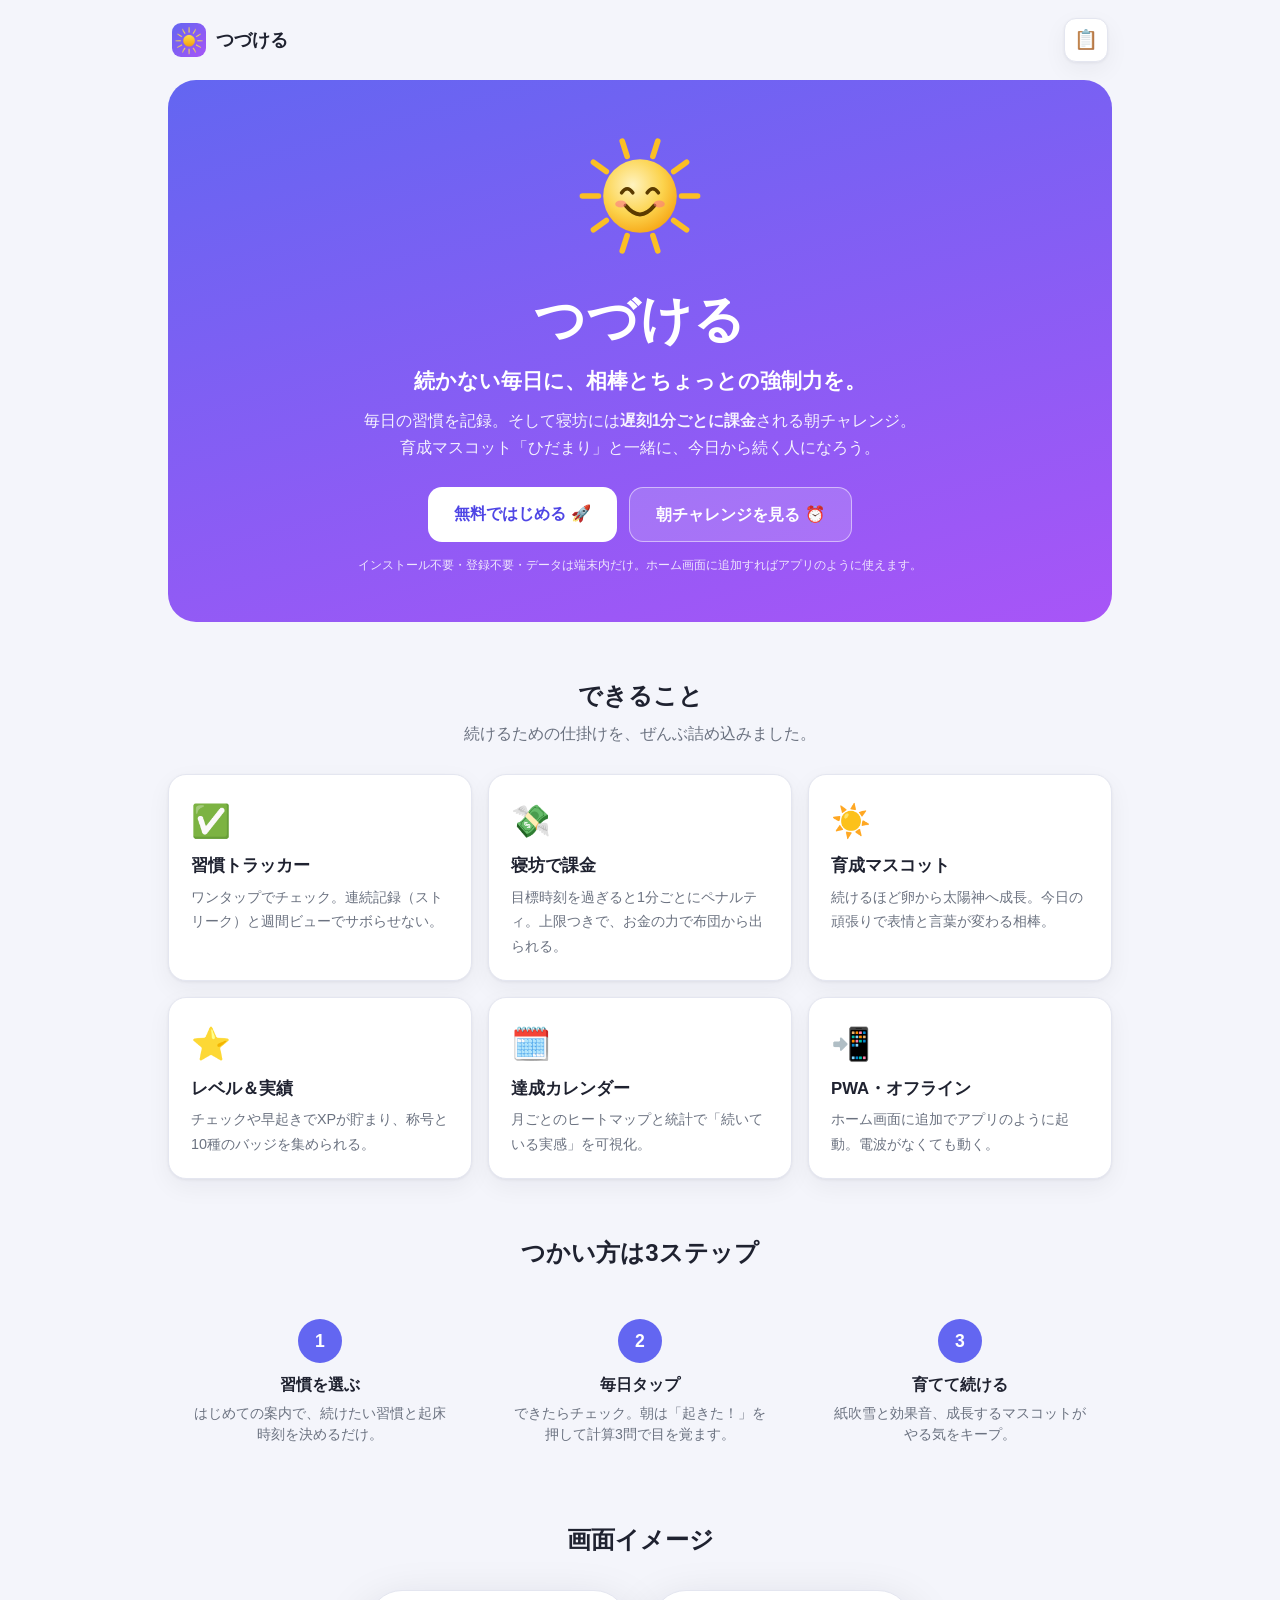
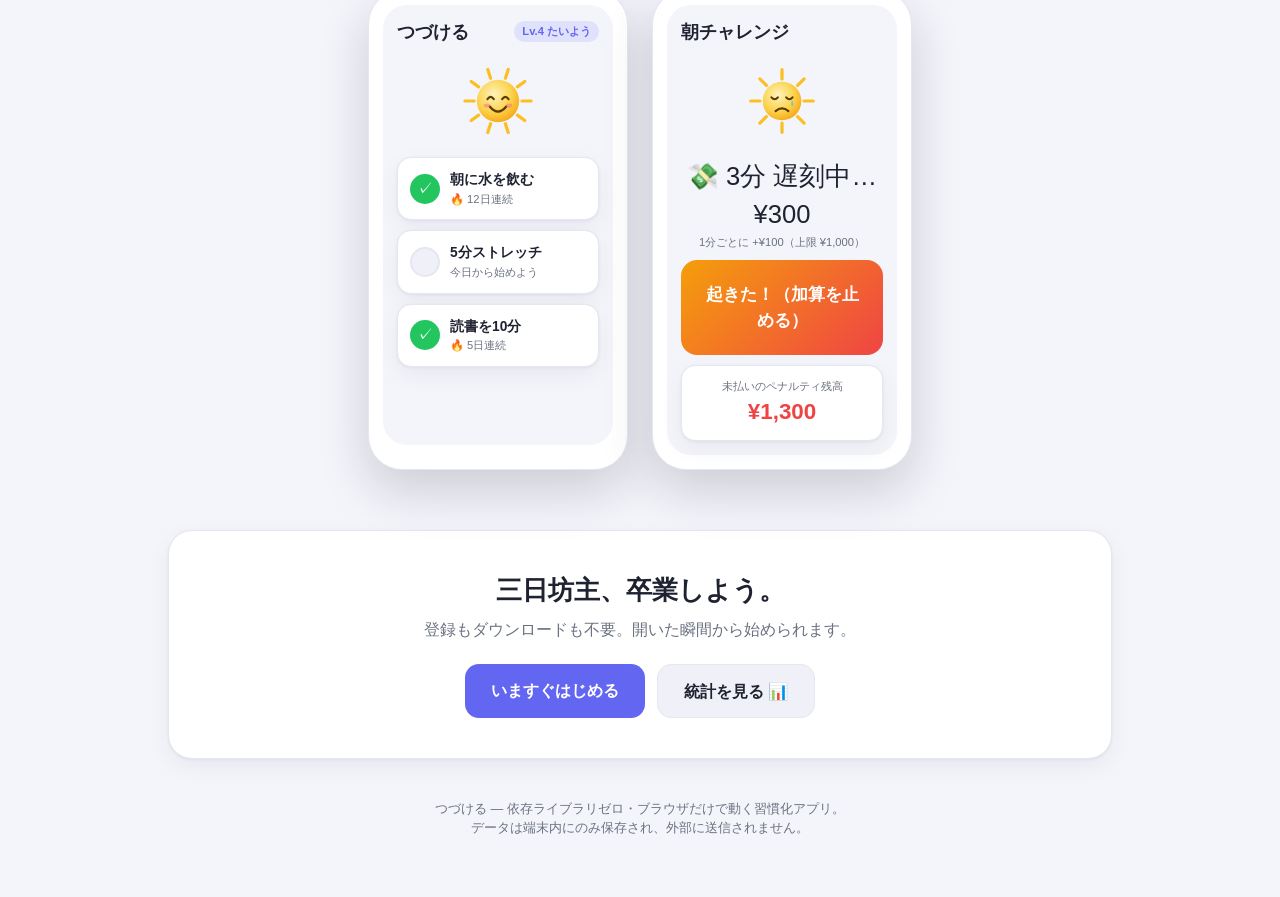
==== landing.html @ 1ffbb6cb "リマインダー通知・統計ページ・紹介ページを追加 - reminders.js: 起床/習慣のリマインダー通知（Notification API）。   朝チャレンジ設定からON/OFF。開いている間に" ====
<!DOCTYPE html>
<html lang="ja">
<head>
  <meta charset="UTF-8" />
  <meta name="viewport" content="width=device-width, initial-scale=1.0" />
  <meta name="theme-color" content="#6366f1" />
  <title>つづける — 習慣化＆“寝坊で課金”の朝チャレンジ</title>
  <meta name="description" content="毎日の習慣を記録し、寝坊には遅刻1分ごとに課金。育成マスコットと一緒に続ける、依存ライブラリゼロのアプリ。" />
  <meta property="og:title" content="つづける — 習慣化＆朝チャレンジ" />
  <meta property="og:description" content="寝坊すると遅刻1分ごとに課金。お金の力と相棒マスコットで早起きを習慣化。" />
  <meta property="og:type" content="website" />
  <link rel="apple-touch-icon" href="icons/icon-192.png" />
  <link rel="icon" href="icons/icon-192.png" />
  <link rel="manifest" href="manifest.webmanifest" />
  <link rel="stylesheet" href="styles.css" />
  <style>
    .lp { max-width: 980px; margin: 0 auto; padding: 0 18px 60px; }
    .lp__nav {
      display: flex; align-items: center; justify-content: space-between;
      padding: 18px 4px;
    }
    .lp__brand { display: flex; align-items: center; gap: 10px; font-weight: 800; font-size: 1.1rem; }
    .lp__brand img { width: 34px; height: 34px; border-radius: 9px; }

    .hero {
      text-align: center;
      padding: 36px 16px 48px;
      background: linear-gradient(165deg, #6366f1, #a855f7);
      border-radius: 28px;
      color: #fff;
      position: relative;
      overflow: hidden;
    }
    .hero__mascot { width: 160px; margin: 0 auto 6px; }
    .hero__mascot .mascot__stage { display: none; }
    .hero__mascot .mascot__art { width: 160px; animation: mascot-bob 3s ease-in-out infinite; }
    .hero h1 { font-size: clamp(2rem, 6vw, 3.2rem); font-weight: 900; letter-spacing: 0.02em; }
    .hero__tag { font-size: clamp(1rem, 3.4vw, 1.3rem); font-weight: 700; margin-top: 6px; }
    .hero__sub { opacity: 0.92; margin: 12px auto 0; max-width: 560px; font-size: 0.98rem; line-height: 1.7; }
    .hero__cta { display: flex; gap: 12px; justify-content: center; flex-wrap: wrap; margin-top: 26px; }
    .lp-btn {
      font: inherit; font-weight: 700; cursor: pointer; text-decoration: none;
      padding: 14px 26px; border-radius: 14px; border: none; font-size: 1.02rem;
      transition: transform 0.08s ease, opacity 0.15s ease;
    }
    .lp-btn:active { transform: scale(0.96); }
    .lp-btn--solid { background: #fff; color: #4f46e5; }
    .lp-btn--ghost { background: rgba(255,255,255,0.16); color: #fff; border: 1px solid rgba(255,255,255,0.5); }
    .hero__hint { font-size: 0.78rem; opacity: 0.85; margin-top: 14px; }

    .lp-section { margin-top: 56px; }
    .lp-section h2 { text-align: center; font-size: 1.5rem; font-weight: 800; }
    .lp-section p.lead { text-align: center; color: var(--text-muted); margin-top: 8px; }

    .features { display: grid; grid-template-columns: repeat(auto-fit, minmax(240px, 1fr)); gap: 16px; margin-top: 28px; }
    .feature {
      background: var(--surface); border: 1px solid var(--border);
      border-radius: 18px; padding: 22px; box-shadow: var(--shadow);
    }
    .feature__icon { font-size: 2rem; }
    .feature h3 { font-size: 1.05rem; margin-top: 8px; }
    .feature p { color: var(--text-muted); font-size: 0.9rem; margin-top: 6px; line-height: 1.7; }

    .steps { display: grid; grid-template-columns: repeat(auto-fit, minmax(220px, 1fr)); gap: 16px; margin-top: 28px; }
    .step { text-align: center; padding: 20px; }
    .step__no {
      width: 44px; height: 44px; border-radius: 50%; background: var(--primary); color: #fff;
      display: grid; place-items: center; font-weight: 800; margin: 0 auto 10px; font-size: 1.1rem;
    }
    .step h3 { font-size: 1rem; }
    .step p { color: var(--text-muted); font-size: 0.88rem; margin-top: 6px; }

    /* 端末モックアップ */
    .mockups { display: flex; gap: 24px; justify-content: center; flex-wrap: wrap; margin-top: 32px; }
    .phone {
      width: 260px; background: var(--surface); border-radius: 34px; padding: 14px;
      border: 1px solid var(--border); box-shadow: 0 20px 50px rgba(20,22,40,0.18);
    }
    .phone__screen {
      background: var(--bg); border-radius: 24px; padding: 14px; min-height: 440px;
      display: flex; flex-direction: column; gap: 10px;
    }
    .mk-row { display: flex; align-items: center; gap: 8px; }
    .mk-title { font-weight: 800; font-size: 1.1rem; }
    .mk-spacer { flex: 1; }
    .mk-chip { font-size: 0.7rem; background: var(--primary-soft); color: var(--primary); padding: 2px 8px; border-radius: 999px; font-weight: 700; }
    .mk-card {
      background: var(--surface); border: 1px solid var(--border); border-radius: 14px;
      padding: 12px; display: flex; align-items: center; gap: 10px; box-shadow: var(--shadow);
    }
    .mk-check { width: 30px; height: 30px; border-radius: 50%; background: var(--success); color: #fff; display: grid; place-items: center; flex: none; }
    .mk-check.off { background: var(--surface-2); border: 2px solid var(--border); }
    .mk-h { font-size: 0.86rem; font-weight: 600; }
    .mk-s { font-size: 0.7rem; color: var(--text-muted); }
    .mk-mascot { width: 92px; margin: 0 auto; }
    .mk-mascot .mascot__art { width: 92px; }
    .mk-mascot .mascot__stage, .mk-mascot .mascot__bubble { display: none; }
    .mk-wake {
      text-align: center; color: #fff; font-weight: 800; font-size: 1.05rem;
      padding: 22px; border-radius: 16px; background: linear-gradient(135deg, #f59e0b, #ef4444);
    }
    .mk-status { text-align: center; }
    .mk-status .big { font-size: 1.6rem; }
    .mk-bal { background: var(--surface); border: 1px solid var(--border); border-radius: 14px; padding: 12px; text-align: center; box-shadow: var(--shadow); }
    .mk-bal .amt { font-size: 1.4rem; font-weight: 800; color: var(--danger); }

    .final {
      margin-top: 60px; text-align: center; background: var(--surface);
      border: 1px solid var(--border); border-radius: 24px; padding: 40px 20px; box-shadow: var(--shadow);
    }
    .final h2 { font-size: 1.6rem; }
    .final p { color: var(--text-muted); margin-top: 8px; }
    .final .hero__cta { margin-top: 22px; }
    .final .lp-btn--solid { background: var(--primary); color: #fff; }
    .final .lp-btn--ghost { background: var(--surface-2); color: var(--text); border-color: var(--border); }

    .lp-footer { text-align: center; color: var(--text-muted); font-size: 0.8rem; margin-top: 40px; }
  </style>
</head>
<body>
  <div class="lp">
    <nav class="lp__nav">
      <div class="lp__brand"><img src="icons/icon-192.png" alt="" />つづける</div>
      <a class="btn btn--icon" href="index.html" title="アプリを開く" aria-label="アプリを開く">📋</a>
    </nav>

    <header class="hero">
      <div class="hero__mascot" id="heroMascot"></div>
      <h1>つづける</h1>
      <p class="hero__tag">続かない毎日に、相棒とちょっとの強制力を。</p>
      <p class="hero__sub">
        毎日の習慣を記録。そして寝坊には<strong>遅刻1分ごとに課金</strong>される朝チャレンジ。
        育成マスコット「ひだまり」と一緒に、今日から続く人になろう。
      </p>
      <div class="hero__cta">
        <a class="lp-btn lp-btn--solid" href="index.html">無料ではじめる 🚀</a>
        <a class="lp-btn lp-btn--ghost" href="morning.html">朝チャレンジを見る ⏰</a>
      </div>
      <p class="hero__hint">インストール不要・登録不要・データは端末内だけ。ホーム画面に追加すればアプリのように使えます。</p>
    </header>

    <section class="lp-section">
      <h2>できること</h2>
      <p class="lead">続けるための仕掛けを、ぜんぶ詰め込みました。</p>
      <div class="features">
        <div class="feature"><div class="feature__icon">✅</div><h3>習慣トラッカー</h3><p>ワンタップでチェック。連続記録（ストリーク）と週間ビューでサボらせない。</p></div>
        <div class="feature"><div class="feature__icon">💸</div><h3>寝坊で課金</h3><p>目標時刻を過ぎると1分ごとにペナルティ。上限つきで、お金の力で布団から出られる。</p></div>
        <div class="feature"><div class="feature__icon">☀️</div><h3>育成マスコット</h3><p>続けるほど卵から太陽神へ成長。今日の頑張りで表情と言葉が変わる相棒。</p></div>
        <div class="feature"><div class="feature__icon">⭐</div><h3>レベル＆実績</h3><p>チェックや早起きでXPが貯まり、称号と10種のバッジを集められる。</p></div>
        <div class="feature"><div class="feature__icon">🗓️</div><h3>達成カレンダー</h3><p>月ごとのヒートマップと統計で「続いている実感」を可視化。</p></div>
        <div class="feature"><div class="feature__icon">📲</div><h3>PWA・オフライン</h3><p>ホーム画面に追加でアプリのように起動。電波がなくても動く。</p></div>
      </div>
    </section>

    <section class="lp-section">
      <h2>つかい方は3ステップ</h2>
      <div class="steps">
        <div class="step"><div class="step__no">1</div><h3>習慣を選ぶ</h3><p>はじめての案内で、続けたい習慣と起床時刻を決めるだけ。</p></div>
        <div class="step"><div class="step__no">2</div><h3>毎日タップ</h3><p>できたらチェック。朝は「起きた！」を押して計算3問で目を覚ます。</p></div>
        <div class="step"><div class="step__no">3</div><h3>育てて続ける</h3><p>紙吹雪と効果音、成長するマスコットがやる気をキープ。</p></div>
      </div>
    </section>

    <section class="lp-section">
      <h2>画面イメージ</h2>
      <div class="mockups">
        <div class="phone"><div class="phone__screen">
          <div class="mk-row"><span class="mk-title">つづける</span><span class="mk-spacer"></span><span class="mk-chip">Lv.4 たいよう</span></div>
          <div class="mk-mascot" id="mkMascot1"></div>
          <div class="mk-card"><div class="mk-check">✓</div><div><div class="mk-h">朝に水を飲む</div><div class="mk-s">🔥 12日連続</div></div></div>
          <div class="mk-card"><div class="mk-check off"></div><div><div class="mk-h">5分ストレッチ</div><div class="mk-s">今日から始めよう</div></div></div>
          <div class="mk-card"><div class="mk-check">✓</div><div><div class="mk-h">読書を10分</div><div class="mk-s">🔥 5日連続</div></div></div>
        </div></div>

        <div class="phone"><div class="phone__screen">
          <div class="mk-row"><span class="mk-title">朝チャレンジ</span></div>
          <div class="mk-mascot" id="mkMascot2"></div>
          <div class="mk-status"><div class="big">💸 3分 遅刻中… ¥300</div><div class="mk-s">1分ごとに +¥100（上限 ¥1,000）</div></div>
          <div class="mk-wake">起きた！（加算を止める）</div>
          <div class="mk-bal"><div class="mk-s">未払いのペナルティ残高</div><div class="amt">¥1,300</div></div>
        </div></div>
      </div>
    </section>

    <section class="final">
      <h2>三日坊主、卒業しよう。</h2>
      <p>登録もダウンロードも不要。開いた瞬間から始められます。</p>
      <div class="hero__cta">
        <a class="lp-btn lp-btn--solid" href="index.html">いますぐはじめる</a>
        <a class="lp-btn lp-btn--ghost" href="stats.html">統計を見る 📊</a>
      </div>
    </section>

    <p class="lp-footer">つづける — 依存ライブラリゼロ・ブラウザだけで動く習慣化アプリ。<br />データは端末内にのみ保存され、外部に送信されません。</p>
  </div>

  <script src="mascot.js"></script>
  <script>
    // テーマを引き継ぐ
    (function () {
      var saved = localStorage.getItem("tsuzukeru.theme");
      if (saved) document.documentElement.setAttribute("data-theme", saved);
      else if (window.matchMedia && matchMedia("(prefers-color-scheme: dark)").matches)
        document.documentElement.setAttribute("data-theme", "dark");
    })();
    if (window.Mascot) {
      Mascot.render(document.getElementById("heroMascot"),
        { stage: Mascot.STAGES[3], mood: "happy", line: "" }, { withBubble: false });
      Mascot.render(document.getElementById("mkMascot1"),
        { stage: Mascot.STAGES[3], mood: "happy", line: "" }, { withBubble: false });
      Mascot.render(document.getElementById("mkMascot2"),
        { stage: Mascot.STAGES[2], mood: "sad", line: "" }, { withBubble: false });
    }
    if ("serviceWorker" in navigator && location.protocol !== "file:") {
      navigator.serviceWorker.register("sw.js").catch(function () {});
    }
  </script>
</body>
</html>
---- styles.css ----
:root {
  --bg: #f4f5fb;
  --surface: #ffffff;
  --surface-2: #f0f1f8;
  --text: #1f2230;
  --text-muted: #6b7280;
  --border: #e4e6f0;
  --primary: #6366f1;
  --primary-soft: #e0e1fb;
  --success: #22c55e;
  --danger: #ef4444;
  --shadow: 0 1px 3px rgba(20, 22, 40, 0.06), 0 8px 24px rgba(20, 22, 40, 0.05);
  --radius: 16px;
}

[data-theme="dark"] {
  --bg: #14151f;
  --surface: #1e2030;
  --surface-2: #262a3d;
  --text: #e9eaf2;
  --text-muted: #9aa0b4;
  --border: #2d3045;
  --primary: #818cf8;
  --primary-soft: #312f5c;
  --success: #34d399;
  --danger: #f87171;
  --shadow: 0 1px 3px rgba(0, 0, 0, 0.3), 0 8px 24px rgba(0, 0, 0, 0.35);
}

* {
  box-sizing: border-box;
  margin: 0;
  padding: 0;
}

body {
  font-family: -apple-system, BlinkMacSystemFont, "Segoe UI", "Hiragino Sans",
    "Noto Sans JP", Meiryo, sans-serif;
  background: var(--bg);
  color: var(--text);
  line-height: 1.5;
  -webkit-font-smoothing: antialiased;
  transition: background 0.2s ease, color 0.2s ease;
}

.app {
  max-width: 560px;
  margin: 0 auto;
  padding: 24px 16px 48px;
}

.header {
  display: flex;
  align-items: center;
  justify-content: space-between;
  margin-bottom: 20px;
}

.header__title h1 {
  font-size: 1.6rem;
  font-weight: 700;
  letter-spacing: 0.02em;
}

.header__date {
  font-size: 0.85rem;
  color: var(--text-muted);
  margin-top: 2px;
}

.header__actions {
  display: flex;
  gap: 8px;
}

.btn {
  font: inherit;
  cursor: pointer;
  border: none;
  border-radius: 12px;
  transition: transform 0.08s ease, background 0.15s ease, opacity 0.15s ease;
}
a.btn { text-decoration: none; display: inline-grid; place-items: center; }
.btn:active { transform: scale(0.94); }

.btn--icon {
  width: 44px;
  height: 44px;
  font-size: 1.2rem;
  background: var(--surface);
  border: 1px solid var(--border);
  box-shadow: var(--shadow);
}

.btn--primary {
  background: var(--primary);
  color: #fff;
  font-weight: 600;
  padding: 0 20px;
}
.btn--primary:hover { opacity: 0.92; }

.btn--ghost {
  background: var(--surface);
  color: var(--text);
  border: 1px solid var(--border);
  font-weight: 600;
  padding: 12px 18px;
  box-shadow: var(--shadow);
}
.btn--ghost:hover { border-color: var(--primary); color: var(--primary); }

.cta { text-align: center; margin-top: 22px; }

/* ===== レベルバー ===== */
.levelbar {
  background: var(--surface);
  border: 1px solid var(--border);
  border-radius: var(--radius);
  box-shadow: var(--shadow);
  padding: 14px 16px;
  margin-bottom: 16px;
}
.levelbar__row {
  display: flex;
  align-items: center;
  gap: 10px;
  font-size: 0.85rem;
  margin-bottom: 8px;
}
.levelbar__badge {
  background: var(--primary);
  color: #fff;
  font-weight: 700;
  padding: 2px 10px;
  border-radius: 999px;
  font-size: 0.8rem;
}
.levelbar__title { font-weight: 600; }
.levelbar__xp { margin-left: auto; color: var(--text-muted); font-size: 0.78rem; }
.levelbar__track {
  height: 8px;
  border-radius: 999px;
  background: var(--surface-2);
  overflow: hidden;
}
.levelbar__fill {
  height: 100%;
  border-radius: 999px;
  background: linear-gradient(90deg, var(--primary), #a855f7);
  transition: width 0.5s ease;
}

/* ===== マスコット ひだまり ===== */
.mascot {
  background: linear-gradient(180deg, color-mix(in srgb, var(--primary) 10%, var(--surface)), var(--surface));
  border: 1px solid var(--border);
  border-radius: var(--radius);
  box-shadow: var(--shadow);
  padding: 18px 16px 20px;
  margin-bottom: 16px;
  text-align: center;
  position: relative;
  overflow: hidden;
}
.mascot__stage {
  font-size: 0.72rem;
  font-weight: 700;
  color: var(--primary);
  background: var(--primary-soft);
  display: inline-block;
  padding: 2px 12px;
  border-radius: 999px;
  margin-bottom: 6px;
}
.mascot__art {
  width: 150px;
  margin: 0 auto;
  animation: mascot-bob 3s ease-in-out infinite;
}
.mascot--compact .mascot__art { width: 104px; }
.mascot__svg { width: 100%; height: auto; display: block; }
.mascot__rays { transform-origin: 100px 100px; animation: mascot-spin 24s linear infinite; }
@keyframes mascot-bob {
  0%, 100% { transform: translateY(0); }
  50% { transform: translateY(-7px); }
}
@keyframes mascot-spin {
  from { transform: rotate(0deg); }
  to { transform: rotate(360deg); }
}
@media (prefers-reduced-motion: reduce) {
  .mascot__art, .mascot__rays { animation: none; }
}
.mascot__bubble {
  display: inline-block;
  position: relative;
  margin-top: 8px;
  background: var(--surface);
  border: 1px solid var(--border);
  border-radius: 14px;
  padding: 9px 16px;
  font-size: 0.9rem;
  font-weight: 600;
  box-shadow: var(--shadow);
  max-width: 90%;
}
.mascot__bubble::before {
  content: "";
  position: absolute;
  top: -7px;
  left: 50%;
  transform: translateX(-50%);
  border-left: 7px solid transparent;
  border-right: 7px solid transparent;
  border-bottom: 7px solid var(--surface);
}

/* ===== 達成カレンダー（ヒートマップ） ===== */
.heatmap {
  background: var(--surface);
  border: 1px solid var(--border);
  border-radius: var(--radius);
  box-shadow: var(--shadow);
  padding: 16px;
  margin-bottom: 22px;
}
.heatmap:empty { display: none; }
.heatmap__head {
  display: flex;
  align-items: center;
  justify-content: space-between;
  margin-bottom: 12px;
}
.heatmap__title { font-size: 0.9rem; font-weight: 700; }
.heatmap__nav {
  width: 32px;
  height: 32px;
  border-radius: 9px;
  border: 1px solid var(--border);
  background: var(--surface-2);
  color: var(--text);
  cursor: pointer;
  font-size: 1.1rem;
  line-height: 1;
}
.heatmap__nav:disabled { opacity: 0.3; cursor: default; }
.heatmap__weekdays,
.heatmap__grid {
  display: grid;
  grid-template-columns: repeat(7, 1fr);
  gap: 5px;
}
.heatmap__weekdays {
  margin-bottom: 6px;
  font-size: 0.66rem;
  color: var(--text-muted);
  text-align: center;
}
.heatmap__cell {
  aspect-ratio: 1;
  border-radius: 7px;
  background: var(--surface-2);
  display: grid;
  place-items: center;
  font-size: 0.66rem;
  color: var(--text-muted);
  position: relative;
}
.heatmap__cell.is-empty { background: transparent; }
.heatmap__cell.lvl-1 { background: color-mix(in srgb, var(--primary) 28%, var(--surface-2)); color: var(--text); }
.heatmap__cell.lvl-2 { background: color-mix(in srgb, var(--primary) 50%, var(--surface-2)); color: #fff; }
.heatmap__cell.lvl-3 { background: color-mix(in srgb, var(--primary) 74%, var(--surface-2)); color: #fff; }
.heatmap__cell.lvl-4 { background: var(--primary); color: #fff; }
.heatmap__cell.is-today { outline: 2px solid var(--text); outline-offset: -2px; }

/* ===== オンボーディング ===== */
.onboard {
  position: fixed;
  inset: 0;
  background: linear-gradient(160deg, #6366f1, #a855f7);
  z-index: 10002;
  display: grid;
  place-items: center;
  padding: 20px;
  overflow-y: auto;
  opacity: 0;
  transition: opacity 0.3s ease;
}
.onboard.show { opacity: 1; }
.onboard__box {
  background: var(--surface);
  border-radius: 24px;
  padding: 24px 22px 22px;
  width: min(440px, 94vw);
  box-shadow: 0 20px 60px rgba(0, 0, 0, 0.35);
  text-align: center;
}
.onboard__mascot { width: 120px; margin: 0 auto 4px; }
.onboard__mascot .mascot__art { width: 120px; animation: mascot-bob 3s ease-in-out infinite; }
.onboard__mascot .mascot__stage { display: none; }
.onboard__title { font-size: 1.35rem; font-weight: 800; }
.onboard__lead { font-size: 0.9rem; color: var(--text-muted); margin: 6px 0 18px; }
.onboard__q { text-align: left; font-size: 0.88rem; font-weight: 700; margin: 16px 0 10px; }
.onboard__chips { display: flex; flex-wrap: wrap; gap: 8px; }
.chip {
  font: inherit;
  font-size: 0.85rem;
  padding: 9px 14px;
  border-radius: 999px;
  border: 1px solid var(--border);
  background: var(--surface-2);
  color: var(--text);
  cursor: pointer;
  transition: all 0.12s ease;
}
.chip.is-on { background: var(--primary); color: #fff; border-color: var(--primary); }
.onboard__input,
.onboard__time {
  width: 100%;
  font: inherit;
  margin-top: 10px;
  padding: 12px 14px;
  border-radius: 12px;
  border: 1px solid var(--border);
  background: var(--surface-2);
  color: var(--text);
}
.onboard__time { width: auto; min-width: 140px; }
.onboard__actions { display: flex; flex-direction: column; gap: 8px; margin-top: 22px; }
.onboard__actions .btn { width: 100%; padding: 14px; font-size: 1.05rem; }
.onboard__skip { background: transparent; color: var(--text-muted); }

/* ===== 設定スイッチ ===== */
.field--switch { gap: 10px; }
.switch {
  display: flex;
  align-items: center;
  gap: 10px;
  font-size: 0.9rem;
  color: var(--text);
  cursor: pointer;
}
.switch input[type="checkbox"] { width: 20px; height: 20px; accent-color: var(--primary); }
.switch__time {
  margin-left: auto;
  font: inherit;
  padding: 6px 8px;
  border-radius: 8px;
  border: 1px solid var(--border);
  background: var(--surface-2);
  color: var(--text);
}

/* ===== 統計ページ ===== */
.statgrid {
  display: grid;
  grid-template-columns: repeat(2, 1fr);
  gap: 10px;
  margin-bottom: 8px;
}
.statcard {
  background: var(--surface);
  border: 1px solid var(--border);
  border-radius: var(--radius);
  box-shadow: var(--shadow);
  padding: 16px;
  text-align: center;
}
.statcard__num { font-size: 1.5rem; font-weight: 800; color: var(--primary); }
.statcard__label { font-size: 0.8rem; color: var(--text-muted); margin-top: 2px; }
.statcard__sub { font-size: 0.66rem; color: var(--text-muted); margin-top: 4px; }

.chartcard {
  background: var(--surface);
  border: 1px solid var(--border);
  border-radius: var(--radius);
  box-shadow: var(--shadow);
  padding: 16px;
}
.chartcard canvas { width: 100%; display: block; }
.chartcard__avg { text-align: center; font-size: 0.82rem; color: var(--text-muted); margin-top: 8px; }

.badges__count {
  font-size: 0.82rem;
  color: var(--text-muted);
  margin-bottom: 10px;
}
.badges__grid {
  display: grid;
  grid-template-columns: repeat(auto-fill, minmax(96px, 1fr));
  gap: 10px;
}
.badge {
  background: var(--surface);
  border: 1px solid var(--border);
  border-radius: 14px;
  box-shadow: var(--shadow);
  padding: 14px 8px;
  text-align: center;
}
.badge.is-locked { opacity: 0.55; filter: grayscale(0.6); }
.badge__icon { font-size: 1.7rem; }
.badge__title { font-size: 0.74rem; font-weight: 700; margin-top: 4px; }
.badge__desc { font-size: 0.64rem; color: var(--text-muted); margin-top: 2px; }

.perhabit {
  display: flex;
  flex-direction: column;
  gap: 8px;
}
.perhabit__row {
  background: var(--surface);
  border: 1px solid var(--border);
  border-radius: 12px;
  box-shadow: var(--shadow);
  padding: 12px 14px;
}
.perhabit__name { font-weight: 600; }
.perhabit__stats {
  display: flex;
  gap: 14px;
  font-size: 0.78rem;
  color: var(--text-muted);
  margin-top: 4px;
}

/* ===== トースト ===== */
#fun-toast-host {
  position: fixed;
  left: 50%;
  bottom: 28px;
  transform: translateX(-50%);
  display: flex;
  flex-direction: column;
  gap: 8px;
  z-index: 10000;
  pointer-events: none;
  width: max-content;
  max-width: 90vw;
}
.fun-toast {
  display: flex;
  align-items: center;
  gap: 8px;
  background: #1f2230;
  color: #fff;
  padding: 12px 18px;
  border-radius: 14px;
  font-size: 0.9rem;
  font-weight: 600;
  box-shadow: 0 10px 30px rgba(0, 0, 0, 0.3);
  opacity: 0;
  transform: translateY(16px) scale(0.96);
  transition: opacity 0.3s ease, transform 0.3s ease;
}
.fun-toast.show { opacity: 1; transform: translateY(0) scale(1); }
.fun-toast__icon { font-size: 1.2rem; }

/* ===== シェアモーダル ===== */
.fun-modal {
  position: fixed;
  inset: 0;
  background: rgba(10, 11, 20, 0.6);
  backdrop-filter: blur(4px);
  display: grid;
  place-items: center;
  z-index: 10001;
  opacity: 0;
  transition: opacity 0.25s ease;
  padding: 20px;
}
.fun-modal.show { opacity: 1; }
.fun-modal__box {
  background: var(--surface);
  border-radius: 20px;
  padding: 16px;
  width: min(360px, 92vw);
  box-shadow: var(--shadow);
}
.fun-modal__preview img {
  width: 100%;
  border-radius: 14px;
  display: block;
}
.fun-modal__actions {
  display: flex;
  flex-direction: column;
  gap: 8px;
  margin-top: 14px;
}
.fun-modal__actions .btn { width: 100%; padding: 13px; }
.fun-modal__ghost {
  background: var(--surface-2);
  color: var(--text);
}

.summary {
  display: grid;
  grid-template-columns: repeat(3, 1fr);
  gap: 10px;
  margin-bottom: 22px;
}
.summary__card {
  background: var(--surface);
  border: 1px solid var(--border);
  border-radius: var(--radius);
  padding: 14px 12px;
  text-align: center;
  box-shadow: var(--shadow);
}
.summary__num {
  font-size: 1.5rem;
  font-weight: 700;
  color: var(--primary);
}
.summary__label {
  font-size: 0.72rem;
  color: var(--text-muted);
  margin-top: 2px;
}

.habit-list {
  list-style: none;
  display: flex;
  flex-direction: column;
  gap: 12px;
}

.habit {
  background: var(--surface);
  border: 1px solid var(--border);
  border-radius: var(--radius);
  padding: 16px;
  box-shadow: var(--shadow);
  animation: pop 0.2s ease;
}
@keyframes pop {
  from { opacity: 0; transform: translateY(6px); }
  to { opacity: 1; transform: translateY(0); }
}

.habit__top {
  display: flex;
  align-items: center;
  gap: 12px;
}

.habit__check {
  flex: 0 0 auto;
  width: 40px;
  height: 40px;
  border-radius: 50%;
  border: 2px solid var(--border);
  background: var(--surface-2);
  cursor: pointer;
  font-size: 1.1rem;
  display: grid;
  place-items: center;
  color: transparent;
  transition: all 0.15s ease;
}
.habit__check:active { transform: scale(0.88); }
.habit__check.done {
  background: var(--success);
  border-color: var(--success);
  color: #fff;
}

.habit__body { flex: 1 1 auto; min-width: 0; }
.habit__name {
  font-weight: 600;
  font-size: 1.02rem;
  word-break: break-word;
}
.habit__name.done { text-decoration: line-through; color: var(--text-muted); }

.habit__streak {
  font-size: 0.8rem;
  color: var(--text-muted);
  margin-top: 2px;
}
.habit__streak strong { color: var(--primary); }

.habit__delete {
  flex: 0 0 auto;
  background: transparent;
  border: none;
  color: var(--text-muted);
  cursor: pointer;
  font-size: 1.1rem;
  padding: 6px;
  border-radius: 8px;
  line-height: 1;
}
.habit__delete:hover { color: var(--danger); background: var(--surface-2); }

.week {
  display: flex;
  gap: 6px;
  margin-top: 14px;
}
.week__day {
  flex: 1;
  text-align: center;
}
.week__dot {
  width: 26px;
  height: 26px;
  margin: 0 auto 4px;
  border-radius: 8px;
  background: var(--surface-2);
  border: 1px solid var(--border);
  display: grid;
  place-items: center;
  font-size: 0.7rem;
  color: var(--text-muted);
}
.week__dot.done {
  background: var(--primary-soft);
  border-color: var(--primary);
  color: var(--primary);
}
.week__dot.today { outline: 2px solid var(--primary); outline-offset: 1px; }
.week__label {
  font-size: 0.62rem;
  color: var(--text-muted);
}

.empty {
  text-align: center;
  color: var(--text-muted);
  padding: 40px 20px;
  font-size: 0.95rem;
}

.add-form {
  display: flex;
  gap: 10px;
  margin-top: 24px;
}
.add-form__input {
  flex: 1;
  font: inherit;
  padding: 13px 16px;
  border-radius: 12px;
  border: 1px solid var(--border);
  background: var(--surface);
  color: var(--text);
}
.add-form__input:focus {
  outline: none;
  border-color: var(--primary);
  box-shadow: 0 0 0 3px var(--primary-soft);
}

.footer {
  margin-top: 32px;
  text-align: center;
  font-size: 0.75rem;
  color: var(--text-muted);
}

/* ===== 朝チャレンジ ===== */

.section-title {
  font-size: 0.95rem;
  font-weight: 700;
  margin: 24px 0 12px;
}

.morning-status {
  border-radius: var(--radius);
  border: 1px solid var(--border);
  background: var(--surface);
  box-shadow: var(--shadow);
  padding: 26px 20px;
  text-align: center;
  margin-bottom: 16px;
}
.morning-status__icon { font-size: 2.6rem; line-height: 1; }
.morning-status__title { font-size: 1.25rem; font-weight: 700; margin-top: 10px; }
.morning-status__sub { font-size: 0.9rem; color: var(--text-muted); margin-top: 4px; }
.morning-status.is-pending { border-color: var(--primary); }
.morning-status.is-done {
  border-color: var(--success);
  background: linear-gradient(180deg, color-mix(in srgb, var(--success) 12%, var(--surface)), var(--surface));
}
.morning-status.is-failed { border-color: var(--danger); }

.wake { text-align: center; margin-bottom: 16px; }
.wake__btn {
  width: 100%;
  font: inherit;
  font-size: 1.4rem;
  font-weight: 800;
  letter-spacing: 0.05em;
  color: #fff;
  border: none;
  border-radius: var(--radius);
  padding: 28px;
  cursor: pointer;
  background: linear-gradient(135deg, #f59e0b, #ef4444);
  box-shadow: 0 8px 24px rgba(239, 68, 68, 0.3);
  transition: transform 0.08s ease, box-shadow 0.15s ease;
}
.wake__btn:active { transform: scale(0.97); box-shadow: 0 4px 12px rgba(239, 68, 68, 0.3); }
.wake__note { font-size: 0.78rem; color: var(--text-muted); margin-top: 8px; }

.wake__challenge {
  background: var(--surface);
  border: 1px solid var(--border);
  border-radius: var(--radius);
  box-shadow: var(--shadow);
  padding: 24px 20px;
}
.wake__progress { font-size: 0.78rem; color: var(--text-muted); }
.wake__problem { font-size: 2.4rem; font-weight: 800; margin: 10px 0 18px; }
#answerForm { display: flex; gap: 10px; }
.wake__answer {
  flex: 1;
  font: inherit;
  font-size: 1.3rem;
  text-align: center;
  padding: 12px;
  border-radius: 12px;
  border: 1px solid var(--border);
  background: var(--surface-2);
  color: var(--text);
}
.wake__answer:focus { outline: none; border-color: var(--primary); box-shadow: 0 0 0 3px var(--primary-soft); }
.wake__wrong { color: var(--danger); font-size: 0.85rem; margin-top: 12px; }

.balance {
  background: var(--surface);
  border: 1px solid var(--border);
  border-radius: var(--radius);
  box-shadow: var(--shadow);
  padding: 18px 20px;
}
.balance__label { font-size: 0.8rem; color: var(--text-muted); }
.balance__amount { font-size: 2rem; font-weight: 800; margin-top: 2px; }
.balance__amount.is-owed { color: var(--danger); }
.balance__live { font-size: 0.78rem; color: var(--danger); margin-top: 2px; }
.balance__stats {
  display: flex;
  gap: 16px;
  font-size: 0.85rem;
  color: var(--text-muted);
  margin: 12px 0;
}
.balance__actions .btn { width: 100%; padding: 12px; }
.btn--primary:disabled { opacity: 0.45; cursor: not-allowed; }

.settings {
  background: var(--surface);
  border: 1px solid var(--border);
  border-radius: var(--radius);
  box-shadow: var(--shadow);
  padding: 0 18px;
  margin-top: 16px;
}
.settings summary {
  cursor: pointer;
  padding: 16px 0;
  font-weight: 600;
  list-style: none;
}
.settings summary::-webkit-details-marker { display: none; }
.settings summary::before { content: "⚙️ "; }
.settings__form { padding-bottom: 18px; display: flex; flex-direction: column; gap: 14px; }
.field { display: flex; flex-direction: column; gap: 6px; font-size: 0.85rem; color: var(--text-muted); }
.field input {
  font: inherit;
  color: var(--text);
  padding: 11px 13px;
  border-radius: 10px;
  border: 1px solid var(--border);
  background: var(--surface-2);
}
.field input:focus { outline: none; border-color: var(--primary); box-shadow: 0 0 0 3px var(--primary-soft); }
.settings__hint { font-size: 0.75rem; color: var(--text-muted); }

.log { list-style: none; display: flex; flex-direction: column; gap: 2px; }
.log__row {
  display: grid;
  grid-template-columns: 90px 28px 1fr;
  align-items: center;
  gap: 8px;
  padding: 9px 12px;
  border-radius: 10px;
  font-size: 0.88rem;
}
.log__row:nth-child(odd) { background: var(--surface); }
.log__date { color: var(--text-muted); }
.log__badge { text-align: center; }
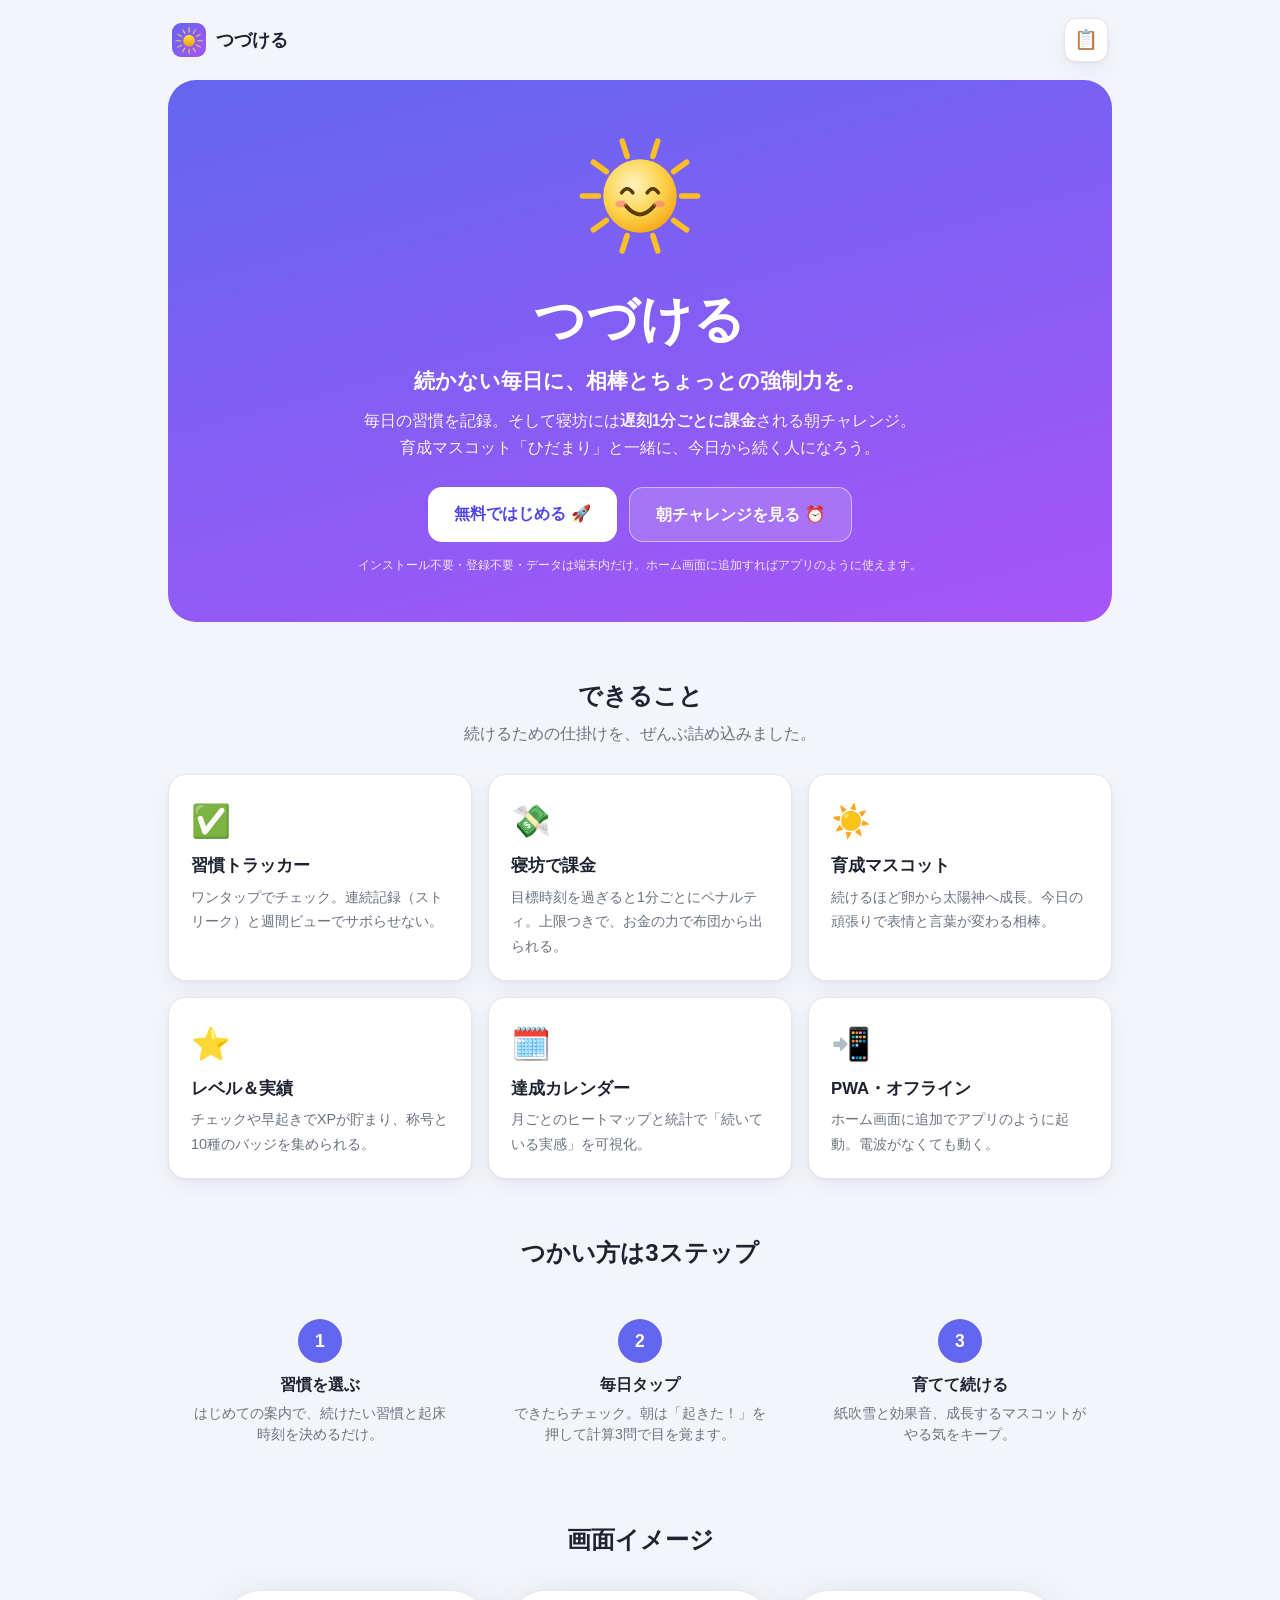
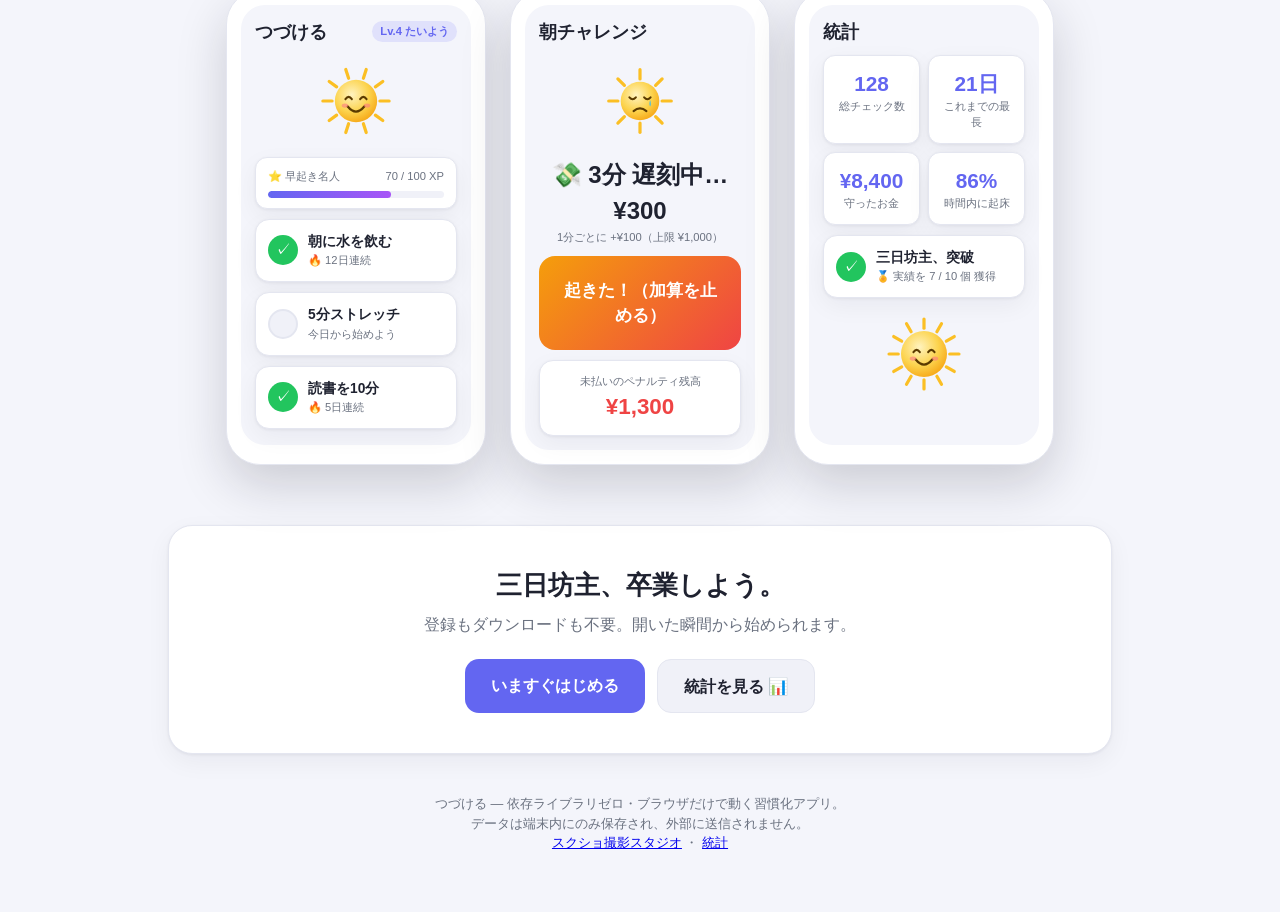
==== commit c7c17210: "公開用スクショスタジオ・OG画像・データのエクスポート/インポートを追加 - backup.js: tsuzukeru.* を JSON でエクスポート/インポート（端末間移行・復元）。   対象プレ" ====
--- a/landing.html
+++ b/landing.html
@@ -9,6 +9,9 @@
   <meta property="og:title" content="つづける — 習慣化＆朝チャレンジ" />
   <meta property="og:description" content="寝坊すると遅刻1分ごとに課金。お金の力と相棒マスコットで早起きを習慣化。" />
   <meta property="og:type" content="website" />
+  <meta property="og:image" content="icons/og.png" />
+  <meta name="twitter:card" content="summary_large_image" />
+  <meta name="twitter:image" content="icons/og.png" />
   <link rel="apple-touch-icon" href="icons/icon-192.png" />
   <link rel="icon" href="icons/icon-192.png" />
   <link rel="manifest" href="manifest.webmanifest" />
@@ -70,39 +73,8 @@
     .step h3 { font-size: 1rem; }
     .step p { color: var(--text-muted); font-size: 0.88rem; margin-top: 6px; }
 
-    /* 端末モックアップ */
+    /* 端末モックアップ（共有スタイルは styles.css） */
     .mockups { display: flex; gap: 24px; justify-content: center; flex-wrap: wrap; margin-top: 32px; }
-    .phone {
-      width: 260px; background: var(--surface); border-radius: 34px; padding: 14px;
-      border: 1px solid var(--border); box-shadow: 0 20px 50px rgba(20,22,40,0.18);
-    }
-    .phone__screen {
-      background: var(--bg); border-radius: 24px; padding: 14px; min-height: 440px;
-      display: flex; flex-direction: column; gap: 10px;
-    }
-    .mk-row { display: flex; align-items: center; gap: 8px; }
-    .mk-title { font-weight: 800; font-size: 1.1rem; }
-    .mk-spacer { flex: 1; }
-    .mk-chip { font-size: 0.7rem; background: var(--primary-soft); color: var(--primary); padding: 2px 8px; border-radius: 999px; font-weight: 700; }
-    .mk-card {
-      background: var(--surface); border: 1px solid var(--border); border-radius: 14px;
-      padding: 12px; display: flex; align-items: center; gap: 10px; box-shadow: var(--shadow);
-    }
-    .mk-check { width: 30px; height: 30px; border-radius: 50%; background: var(--success); color: #fff; display: grid; place-items: center; flex: none; }
-    .mk-check.off { background: var(--surface-2); border: 2px solid var(--border); }
-    .mk-h { font-size: 0.86rem; font-weight: 600; }
-    .mk-s { font-size: 0.7rem; color: var(--text-muted); }
-    .mk-mascot { width: 92px; margin: 0 auto; }
-    .mk-mascot .mascot__art { width: 92px; }
-    .mk-mascot .mascot__stage, .mk-mascot .mascot__bubble { display: none; }
-    .mk-wake {
-      text-align: center; color: #fff; font-weight: 800; font-size: 1.05rem;
-      padding: 22px; border-radius: 16px; background: linear-gradient(135deg, #f59e0b, #ef4444);
-    }
-    .mk-status { text-align: center; }
-    .mk-status .big { font-size: 1.6rem; }
-    .mk-bal { background: var(--surface); border: 1px solid var(--border); border-radius: 14px; padding: 12px; text-align: center; box-shadow: var(--shadow); }
-    .mk-bal .amt { font-size: 1.4rem; font-weight: 800; color: var(--danger); }
 
     .final {
       margin-top: 60px; text-align: center; background: var(--surface);
@@ -164,21 +136,9 @@
     <section class="lp-section">
       <h2>画面イメージ</h2>
       <div class="mockups">
-        <div class="phone"><div class="phone__screen">
-          <div class="mk-row"><span class="mk-title">つづける</span><span class="mk-spacer"></span><span class="mk-chip">Lv.4 たいよう</span></div>
-          <div class="mk-mascot" id="mkMascot1"></div>
-          <div class="mk-card"><div class="mk-check">✓</div><div><div class="mk-h">朝に水を飲む</div><div class="mk-s">🔥 12日連続</div></div></div>
-          <div class="mk-card"><div class="mk-check off"></div><div><div class="mk-h">5分ストレッチ</div><div class="mk-s">今日から始めよう</div></div></div>
-          <div class="mk-card"><div class="mk-check">✓</div><div><div class="mk-h">読書を10分</div><div class="mk-s">🔥 5日連続</div></div></div>
-        </div></div>
-
-        <div class="phone"><div class="phone__screen">
-          <div class="mk-row"><span class="mk-title">朝チャレンジ</span></div>
-          <div class="mk-mascot" id="mkMascot2"></div>
-          <div class="mk-status"><div class="big">💸 3分 遅刻中… ¥300</div><div class="mk-s">1分ごとに +¥100（上限 ¥1,000）</div></div>
-          <div class="mk-wake">起きた！（加算を止める）</div>
-          <div class="mk-bal"><div class="mk-s">未払いのペナルティ残高</div><div class="amt">¥1,300</div></div>
-        </div></div>
+        <div class="phone"><div class="phone__screen" id="mkHome"></div></div>
+        <div class="phone"><div class="phone__screen" id="mkMorning"></div></div>
+        <div class="phone"><div class="phone__screen" id="mkStats"></div></div>
       </div>
     </section>
 
@@ -191,10 +151,11 @@
       </div>
     </section>
 
-    <p class="lp-footer">つづける — 依存ライブラリゼロ・ブラウザだけで動く習慣化アプリ。<br />データは端末内にのみ保存され、外部に送信されません。</p>
+    <p class="lp-footer">つづける — 依存ライブラリゼロ・ブラウザだけで動く習慣化アプリ。<br />データは端末内にのみ保存され、外部に送信されません。<br /><a href="shots.html">スクショ撮影スタジオ</a> ・ <a href="stats.html">統計</a></p>
   </div>
 
   <script src="mascot.js"></script>
+  <script src="mockups.js"></script>
   <script>
     // テーマを引き継ぐ
     (function () {
@@ -206,10 +167,11 @@
     if (window.Mascot) {
       Mascot.render(document.getElementById("heroMascot"),
         { stage: Mascot.STAGES[3], mood: "happy", line: "" }, { withBubble: false });
-      Mascot.render(document.getElementById("mkMascot1"),
-        { stage: Mascot.STAGES[3], mood: "happy", line: "" }, { withBubble: false });
-      Mascot.render(document.getElementById("mkMascot2"),
-        { stage: Mascot.STAGES[2], mood: "sad", line: "" }, { withBubble: false });
+    }
+    if (window.Mockups) {
+      document.getElementById("mkHome").innerHTML = Mockups.home();
+      document.getElementById("mkMorning").innerHTML = Mockups.morning();
+      document.getElementById("mkStats").innerHTML = Mockups.stats();
     }
     if ("serviceWorker" in navigator && location.protocol !== "file:") {
       navigator.serviceWorker.register("sw.js").catch(function () {});
--- a/styles.css
+++ b/styles.css
@@ -425,6 +425,61 @@
   margin-top: 4px;
 }
 
+/* ===== 端末モックアップ（紹介・撮影用） ===== */
+.phone {
+  width: 260px;
+  background: var(--surface);
+  border-radius: 34px;
+  padding: 14px;
+  border: 1px solid var(--border);
+  box-shadow: 0 20px 50px rgba(20, 22, 40, 0.18);
+}
+.phone__screen {
+  background: var(--bg);
+  border-radius: 24px;
+  padding: 14px;
+  min-height: 440px;
+  display: flex;
+  flex-direction: column;
+  gap: 10px;
+}
+.mk-row { display: flex; align-items: center; gap: 8px; }
+.mk-title { font-weight: 800; font-size: 1.1rem; }
+.mk-spacer { flex: 1; }
+.mk-chip { font-size: 0.7rem; background: var(--primary-soft); color: var(--primary); padding: 2px 8px; border-radius: 999px; font-weight: 700; }
+.mk-card { background: var(--surface); border: 1px solid var(--border); border-radius: 14px; padding: 12px; display: flex; align-items: center; gap: 10px; box-shadow: var(--shadow); }
+.mk-check { width: 30px; height: 30px; border-radius: 50%; background: var(--success); color: #fff; display: grid; place-items: center; flex: none; }
+.mk-check.off { background: var(--surface-2); border: 2px solid var(--border); }
+.mk-h { font-size: 0.86rem; font-weight: 600; }
+.mk-s { font-size: 0.7rem; color: var(--text-muted); }
+.mk-mascot { width: 92px; margin: 0 auto; }
+.mk-mascot .mascot__art { width: 92px; }
+.mk-mascot .mascot__stage, .mk-mascot .mascot__bubble { display: none; }
+.mk-wake { text-align: center; color: #fff; font-weight: 800; font-size: 1.05rem; padding: 22px; border-radius: 16px; background: linear-gradient(135deg, #f59e0b, #ef4444); }
+.mk-status { text-align: center; }
+.mk-status .big { font-size: 1.5rem; font-weight: 800; }
+.mk-bal { background: var(--surface); border: 1px solid var(--border); border-radius: 14px; padding: 12px; text-align: center; box-shadow: var(--shadow); }
+.mk-bal .amt { font-size: 1.4rem; font-weight: 800; color: var(--danger); }
+.mk-level { background: var(--surface); border: 1px solid var(--border); border-radius: 12px; padding: 10px 12px; box-shadow: var(--shadow); }
+.mk-level__track { height: 7px; border-radius: 999px; background: var(--surface-2); margin-top: 6px; overflow: hidden; }
+.mk-level__fill { height: 100%; background: linear-gradient(90deg, var(--primary), #a855f7); border-radius: 999px; }
+.mk-stat { display: grid; grid-template-columns: repeat(2, 1fr); gap: 8px; }
+.mk-statcard { background: var(--surface); border: 1px solid var(--border); border-radius: 12px; padding: 12px; text-align: center; box-shadow: var(--shadow); }
+.mk-statcard .n { font-size: 1.3rem; font-weight: 800; color: var(--primary); }
+.mk-statcard .l { font-size: 0.66rem; color: var(--text-muted); }
+
+/* ===== バックアップ ===== */
+.backup {
+  background: var(--surface);
+  border: 1px solid var(--border);
+  border-radius: var(--radius);
+  box-shadow: var(--shadow);
+  padding: 16px;
+}
+.backup__lead { font-size: 0.85rem; color: var(--text-muted); line-height: 1.7; }
+.backup__actions { display: flex; gap: 10px; margin-top: 12px; flex-wrap: wrap; }
+.backup__actions .btn { flex: 1; min-width: 130px; }
+
 /* ===== トースト ===== */
 #fun-toast-host {
   position: fixed;
